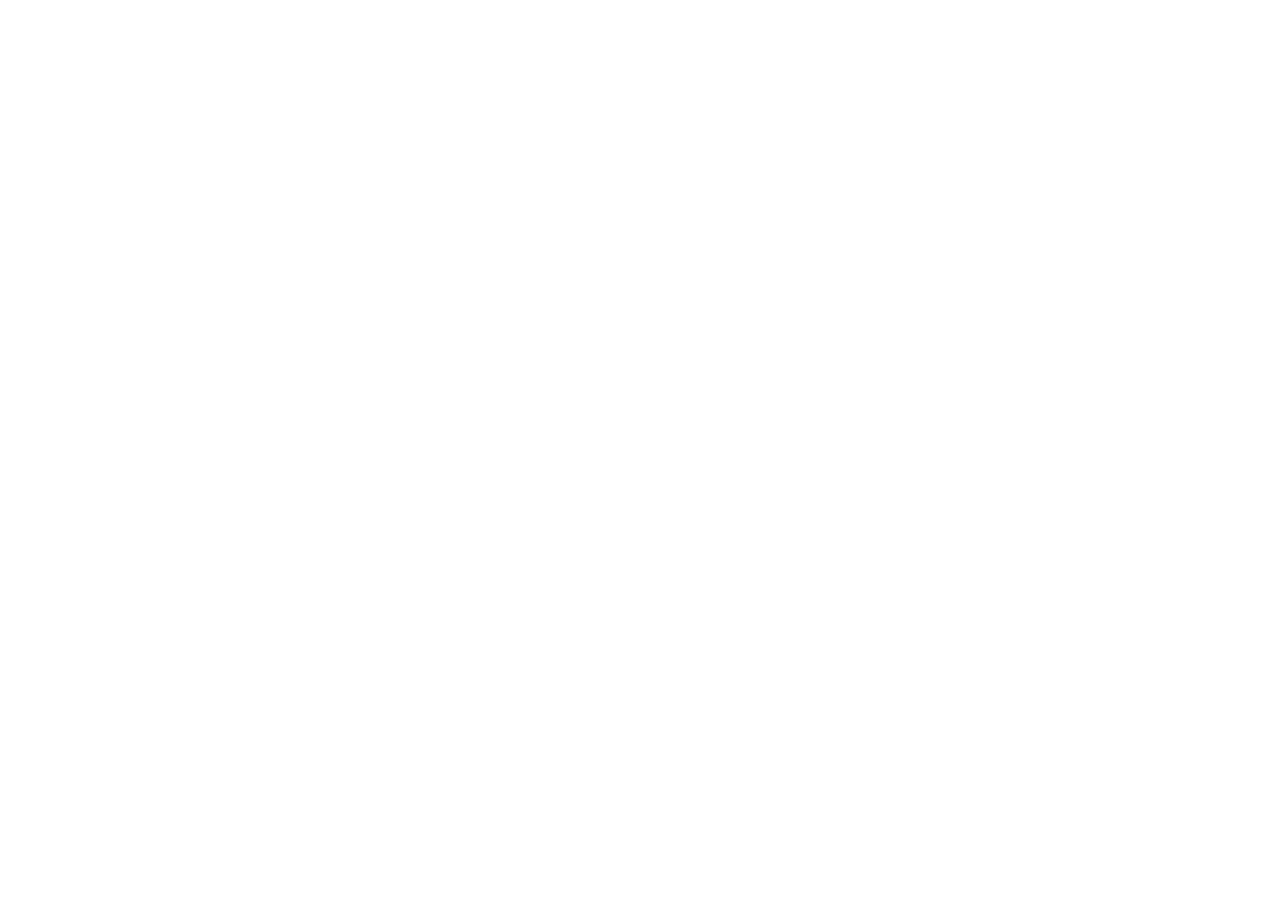
==== pages/home/index.html @ 40ed340c "Initial commit" ====
<!DOCTYPE html>
<html lang="pt-br">
  <head>
    <meta charset="UTF-8" />
    <meta http-equiv="X-UA-Compatible" content="IE=edge" />
    <meta name="viewport" content="width=device-width, initial-scale=1.0" />
    <link rel="stylesheet" href="/styles/globalStyles.css" />
    <link rel="stylesheet" href="index.css" />
    <title>Git Search</title>
  </head>
  <body>
    <main></main>
    <script src="index.js"></script>
  </body>
</html>
---- styles/globalStyles.css ----
* {
  margin: 0;
  padding: 0;
  box-sizing: border-box;
}

:root{
    --color-brand-1: #C2255C;
    --color-brand-2: #D6336C;
    --color-grey-1:  #191C1F;
    --color-grey-2:  #212529;
    --color-grey-3:  #33363A;
    --color-grey-4:  #373B3E;
    --color-grey-6:  #A6A8A9;
    --color-grey-7:  #FFFFFF;
    --color-alert:   #C22554;
}
---- pages/home/index.css ----
/* Desenvolva sua estilização aqui...*/
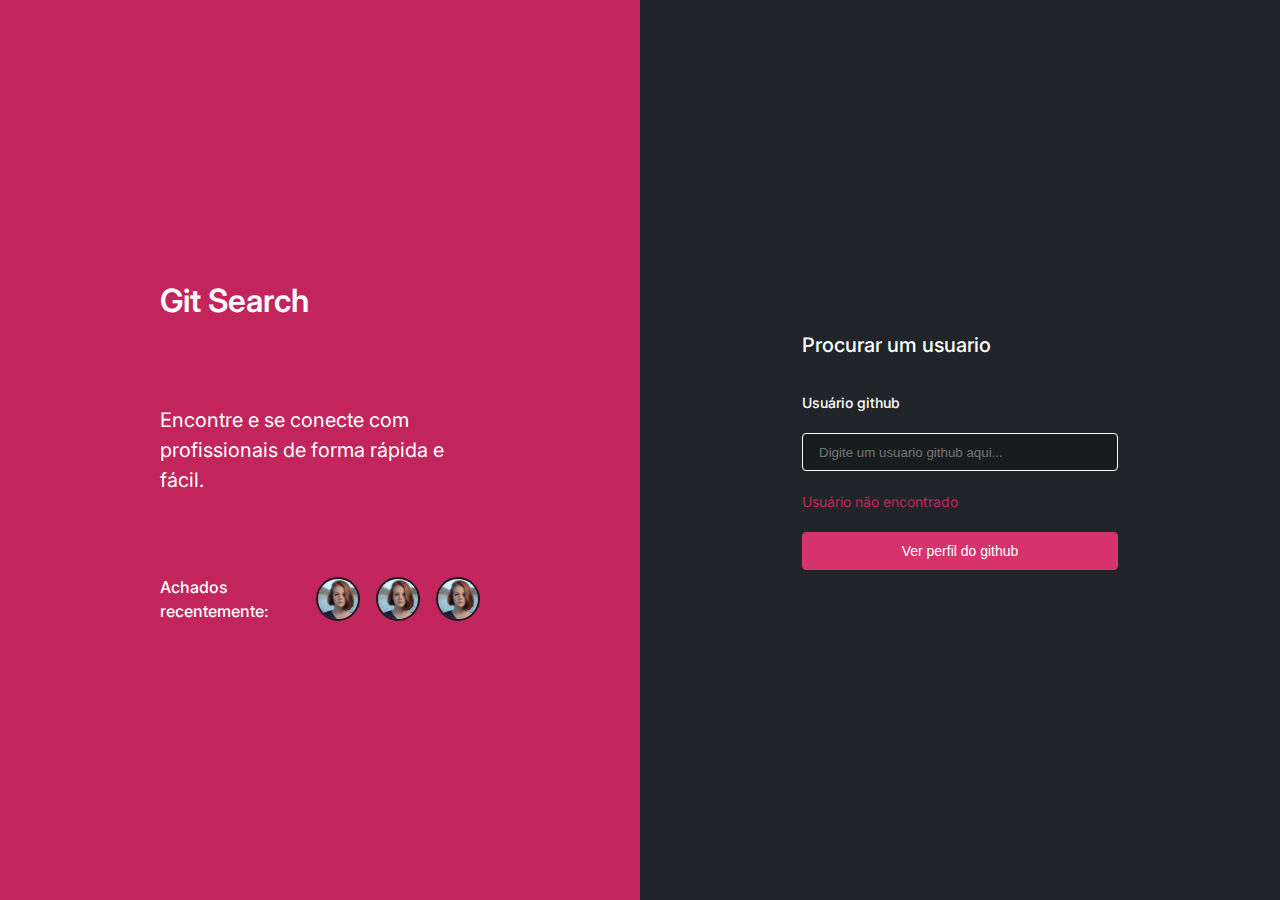
==== commit 4b7bfdc1: "html and css includes" ====
--- a/pages/home/index.html
+++ b/pages/home/index.html
@@ -4,12 +4,46 @@
     <meta charset="UTF-8" />
     <meta http-equiv="X-UA-Compatible" content="IE=edge" />
     <meta name="viewport" content="width=device-width, initial-scale=1.0" />
-    <link rel="stylesheet" href="/styles/globalStyles.css" />
-    <link rel="stylesheet" href="index.css" />
+    <link rel="stylesheet" href="../../styles/globalStyles.css" />
+    <link rel="stylesheet" href="./index.css" />
+    <link rel="stylesheet" href="../../styles/img.css" />
     <title>Git Search</title>
   </head>
   <body>
-    <main></main>
-    <script src="index.js"></script>
+    <main>
+      <article class="main-desc">
+        <h1 class="title">Git Search</h1>
+        <h3 class="text-desc">Encontre e se conecte com profissionais
+          de forma rápida e fácil.
+        </h3>
+        <div class="remenber-container">
+          <p class="text-remenber">Achados recentemente:</p>
+          <ul class="records-profiles" id="profiles">
+            <li class="profile-record">
+              <a href=""><img class="img-profile" src="../../src/img/profile.png" alt=""></a>
+            </li>
+            <li class="profile-record">
+              <a href=""><img class="img-profile" src="../../src/img/profile.png" alt=""></a>
+            </li>
+            <li class="profile-record">
+              <a href=""><img class="img-profile" src="../../src/img/profile.png" alt=""></a>
+            </li>
+          </ul>
+        </div>
+      </article>
+      <article class="searh-container">
+        <div class="mini-container">
+          <h3 class="title2">Procurar um usuario</h3>
+          <form class="form-profile" action="">
+          <label class="text-form" for="username">Usuário github</label>
+          <input class="input-profile" type="text" placeholder="Digite um usuario github aqui...">
+          <p class="alert-not-found">Usuário não encontrado</p>
+          <button class="button-form" type="submit">Ver perfil do github</button>
+        </form>
+        </div>
+      </article>
+
+    </main>
+    <script src="./index.js"></script>
   </body>
 </html>
--- a/styles/globalStyles.css
+++ b/styles/globalStyles.css
@@ -1,7 +1,10 @@
+@import url('https://fonts.googleapis.com/css2?family=Inter:wght@100;200;300;400;500;600;700;800;900&display=swap');
+
 * {
   margin: 0;
   padding: 0;
   box-sizing: border-box;
+  list-style: none;
 }
 
 :root{
@@ -14,4 +17,22 @@
     --color-grey-6:  #A6A8A9;
     --color-grey-7:  #FFFFFF;
     --color-alert:   #C22554;
+
+    --font-size-1: 2rem;
+    --font-size-2: 1.5rem;
+    --font-size-3: 1.25rem;
+    --font-size-4: 1rem;
+    --font-size-5: 0.875rem;
+
+    --font-w-1: 700;
+    --font-w-2: 600;
+    --font-w-3: 500;
+    --font-w-4: 400;
+
 }
+
+body{
+  font-family: 'Inter', sans-serif;
+  color: var(--color-grey-7);
+ 
+}--- a/pages/home/index.css
+++ b/pages/home/index.css
@@ -1 +1,124 @@
-/* Desenvolva sua estilização aqui...*/+main{
+ width: 100vw;
+ height: 100vh;
+ display: flex;
+ flex-direction: row;
+}
+
+.main-desc{
+    width: 50%;
+    background-color: var(--color-brand-1);
+    display: flex;
+    flex-direction: column;
+    justify-content: center;
+    gap: 5rem;
+    margin: 0 auto;
+    padding-left: 10rem;
+    padding-right: 10rem;
+}
+
+.title{
+    font-size: var(--font-size-1);
+    font-weight: var(--font-w-2);
+    line-height: 3rem;
+}
+.text-desc{
+    font-size: var(--font-size-3);
+    font-weight: var(--font-w-4);
+    line-height: 1.875rem;
+}
+.text-remenber{
+ font-size: var(--font-size-4);
+ font-weight: var(--font-w-3);
+ line-height: 1.5rem;
+}
+
+.remenber-container{
+    display: flex;
+    gap: 1.5rem;
+    align-items: center;
+}
+
+.records-profiles{
+    display: flex;
+    gap: 1rem;
+}
+
+.profile-record{
+    width: 2.750rem;
+    height: 2.750rem;
+    border: 2px solid var(--color-grey-1);
+    border-radius: 50%;
+    cursor: pointer;
+}
+
+.profile-record:hover{
+    width: 2.750rem;
+    height: 2.750rem;
+    border: 3px solid var(--color-grey-7);
+}
+
+.searh-container{
+    width: 50%;
+    background-color: var(--color-grey-2);
+    display: flex;
+    flex-direction: column;
+    justify-content: center;
+    align-items: center;
+}
+
+.mini-container{
+    width: 19.75rem;
+    height: 15rem;
+    display: flex;
+    flex-direction: column;
+    gap: 2rem;
+}
+
+.title2{
+  font-size: var(--font-size-3);  
+  font-weight: var(--font-w-3);
+  line-height: 1.875rem;
+}
+.text-form{
+    font-size: var(--font-size-5);
+    font-weight: var(--font-w-3);
+    line-height: 1.313rem;
+}
+.alert-not-found{
+    font-size: var(--font-size-5);
+    font-weight: var(--font-w-4);
+    line-height: 1.313rem;
+    color: var(--color-brand-1);
+}
+
+.form-profile{
+    display: flex;
+    height: 20rem;
+    flex-direction: column;
+    justify-content: space-between;
+}
+.input-profile{
+    width: 100%;
+    height: 2.375rem;
+    padding-left: 1rem;
+    background-color: var(--color-grey-1);
+    border: 1px solid var(--color-grey-7);
+    border-radius: 0.250rem;
+}
+
+.button-form{
+    width: 100%;
+    height: 2.375rem;
+    background-color: var(--color-brand-2);
+    border: 1px solid var(--color-brand-2);
+    border-radius: 0.250rem;
+    cursor: pointer;
+    color: var(--color-grey-7);
+    font-size: var(--font-size-5);
+    font-weight: var(--font-w-3);
+}
+
+.button-form:disabled{
+    background-color: #d6336c7a;
+}--- a/styles/img.css
+++ b/styles/img.css
@@ -0,0 +1,12 @@
+.img-profile{
+    width:100%;
+    height:100%;
+    border-radius: 50%;
+}
+
+.profile-img{
+    width: 5rem;
+    height: 5rem;
+    border: 0.125rem solid var(--color-brand-2);
+    border-radius: 50%;
+}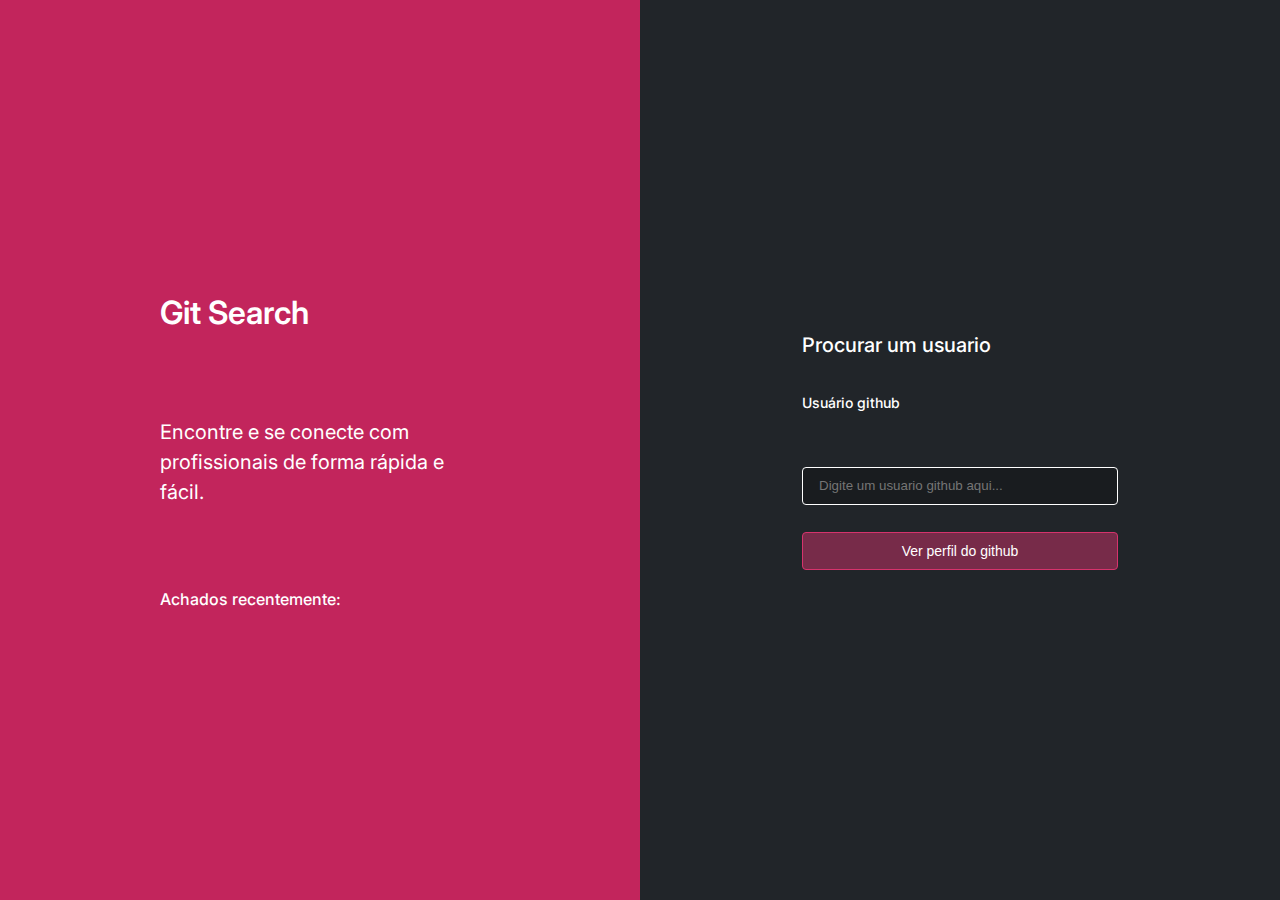
==== commit c374872a: "config js" ====
--- a/pages/home/index.html
+++ b/pages/home/index.html
@@ -7,6 +7,9 @@
     <link rel="stylesheet" href="../../styles/globalStyles.css" />
     <link rel="stylesheet" href="./index.css" />
     <link rel="stylesheet" href="../../styles/img.css" />
+    <link rel="stylesheet" href="../../styles/buttons.css" />
+    <link rel="stylesheet" href="../../styles/form.css" />
+    <link rel="stylesheet" href="../../styles/texts.css" />
     <title>Git Search</title>
   </head>
   <body>
@@ -18,32 +21,25 @@
         </h3>
         <div class="remenber-container">
           <p class="text-remenber">Achados recentemente:</p>
-          <ul class="records-profiles" id="profiles">
-            <li class="profile-record">
-              <a href=""><img class="img-profile" src="../../src/img/profile.png" alt=""></a>
-            </li>
-            <li class="profile-record">
-              <a href=""><img class="img-profile" src="../../src/img/profile.png" alt=""></a>
-            </li>
-            <li class="profile-record">
-              <a href=""><img class="img-profile" src="../../src/img/profile.png" alt=""></a>
-            </li>
+          <ul class="records-profiles" id="profilesList">
           </ul>
         </div>
       </article>
       <article class="searh-container">
         <div class="mini-container">
           <h3 class="title2">Procurar um usuario</h3>
-          <form class="form-profile" action="">
+          <form class="form-profile" id="form" action="">
           <label class="text-form" for="username">Usuário github</label>
-          <input class="input-profile" type="text" placeholder="Digite um usuario github aqui...">
-          <p class="alert-not-found">Usuário não encontrado</p>
-          <button class="button-form" type="submit">Ver perfil do github</button>
+          <div id='alert'></div>
+          <input class="input-profile" type="text" id="profilename" placeholder="Digite um usuario github aqui...">
+          
+          <button class="button-form" id="btn" type="submit">Ver perfil do github</button>
         </form>
         </div>
       </article>
 
     </main>
-    <script src="./index.js"></script>
+    <script src="../../scpt/profiles.js"></script>
+    <script src="../home/index.js"></script>
   </body>
 </html>
--- a/pages/home/index.css
+++ b/pages/home/index.css
@@ -17,22 +17,6 @@
     padding-right: 10rem;
 }
 
-.title{
-    font-size: var(--font-size-1);
-    font-weight: var(--font-w-2);
-    line-height: 3rem;
-}
-.text-desc{
-    font-size: var(--font-size-3);
-    font-weight: var(--font-w-4);
-    line-height: 1.875rem;
-}
-.text-remenber{
- font-size: var(--font-size-4);
- font-weight: var(--font-w-3);
- line-height: 1.5rem;
-}
-
 .remenber-container{
     display: flex;
     gap: 1.5rem;
@@ -41,7 +25,7 @@
 
 .records-profiles{
     display: flex;
-    gap: 1rem;
+    gap: 3rem;
 }
 
 .profile-record{
@@ -50,12 +34,16 @@
     border: 2px solid var(--color-grey-1);
     border-radius: 50%;
     cursor: pointer;
+    color: var(--color-brand-1);
+    font-weight: 600;
 }
 
 .profile-record:hover{
     width: 2.750rem;
     height: 2.750rem;
     border: 3px solid var(--color-grey-7);
+    color: var(--color-grey-1);
+    font-weight: 600;
 }
 
 .searh-container{
@@ -75,50 +63,3 @@
     gap: 2rem;
 }
 
-.title2{
-  font-size: var(--font-size-3);  
-  font-weight: var(--font-w-3);
-  line-height: 1.875rem;
-}
-.text-form{
-    font-size: var(--font-size-5);
-    font-weight: var(--font-w-3);
-    line-height: 1.313rem;
-}
-.alert-not-found{
-    font-size: var(--font-size-5);
-    font-weight: var(--font-w-4);
-    line-height: 1.313rem;
-    color: var(--color-brand-1);
-}
-
-.form-profile{
-    display: flex;
-    height: 20rem;
-    flex-direction: column;
-    justify-content: space-between;
-}
-.input-profile{
-    width: 100%;
-    height: 2.375rem;
-    padding-left: 1rem;
-    background-color: var(--color-grey-1);
-    border: 1px solid var(--color-grey-7);
-    border-radius: 0.250rem;
-}
-
-.button-form{
-    width: 100%;
-    height: 2.375rem;
-    background-color: var(--color-brand-2);
-    border: 1px solid var(--color-brand-2);
-    border-radius: 0.250rem;
-    cursor: pointer;
-    color: var(--color-grey-7);
-    font-size: var(--font-size-5);
-    font-weight: var(--font-w-3);
-}
-
-.button-form:disabled{
-    background-color: #d6336c7a;
-}--- a/styles/buttons.css
+++ b/styles/buttons.css
@@ -0,0 +1,64 @@
+.button-repo{
+    width: 5.813rem;
+    height:1.75rem;
+    border: 0.063rem solid var(--color-grey-7);
+    border-radius: 0.250rem;
+    display: flex;
+    justify-content: center;
+    align-items: center;
+    font-size: var(--font-size-5);
+    font-weight: var(--font-w-3);
+    color: var(--color-grey-7);
+    text-decoration: none;
+    cursor: pointer;
+}
+.button-link{
+    width: 3.813rem;
+    height:1.75rem;
+    border: 0.063rem solid var(--color-grey-7);
+    border-radius: 0.250rem;
+    display: flex;
+    justify-content: center;
+    align-items: center;
+    font-size: var(--font-size-5);
+    font-weight: var(--font-w-3);
+    color: var(--color-grey-7);
+    text-decoration: none;
+    cursor: pointer;
+}
+.email-profile{
+    display: flex;
+    align-items: center;
+    justify-content: center;
+    width: 5.25rem;
+    height: 2.375rem;
+    text-align: center;
+    background-color: var(--color-brand-1);
+    color: var(--color-grey-7);
+    text-decoration: none;
+    font-size: var(--font-size-5);
+    font-weight: var(--font-w-2);
+    border-radius: 0.5rem;
+    cursor: pointer;
+}
+.email-profile:hover{
+    font-size: var(--font-size-4);
+}
+.change-profile{
+    display: flex;
+    align-items: center;
+    justify-content: center;
+    width: 12.25rem;
+    height: 2.375rem;
+    text-align: center;
+    background-color: var(--color-grey-1);
+    color: var(--color-grey-7);
+    text-decoration: none;
+    font-size: var(--font-size-5);
+    font-weight: var(--font-w-2);
+    border-radius: 0.5rem;
+    cursor: pointer;
+}
+.change-profile:hover{
+    font-size: var(--font-size-4);
+}
--- a/styles/form.css
+++ b/styles/form.css
@@ -0,0 +1,31 @@
+.form-profile{
+    display: flex;
+    height: 20rem;
+    flex-direction: column;
+    justify-content: space-between;
+}
+.input-profile{
+    width: 100%;
+    height: 2.375rem;
+    padding-left: 1rem;
+    background-color: var(--color-grey-1);
+    border: 1px solid var(--color-grey-7);
+    border-radius: 0.250rem;
+    color: var(--color-grey-7);
+}
+
+.button-form{
+    width: 100%;
+    height: 2.375rem;
+    background-color: var(--color-brand-2);
+    border: 1px solid var(--color-brand-2);
+    border-radius: 0.250rem;
+    cursor: pointer;
+    color: var(--color-grey-7);
+    font-size: var(--font-size-5);
+    font-weight: var(--font-w-3);
+}
+
+.button-form:disabled{
+    background-color: #d6336c7a;
+}--- a/styles/texts.css
+++ b/styles/texts.css
@@ -0,0 +1,61 @@
+.project-name{
+    font-size: var(--font-size-3);
+    font-weight: var(--font-w-3);
+    line-height: 1.750rem;
+    color: var(--color-grey-7);
+}
+
+.project-desc{
+    font-size: var(--font-size-4);
+    font-weight: var(--font-w-4);
+    line-height: 1.313rem;
+    color: var(--color-grey-6);
+}
+
+.profile-name{
+    font-size: var(--font-size-2);
+    font-weight: var(--font-w-1);
+    line-height: 1.816rem;
+}
+
+.profile-job{
+    font-size: var(--font-size-5);
+    font-weight: var(--font-w-4);
+    line-height: 1.250rem;
+    color: var(--color-grey-5);
+}
+
+.title2{
+    font-size: var(--font-size-3);  
+    font-weight: var(--font-w-3);
+    line-height: 1.875rem;
+}
+.text-form{
+    font-size: var(--font-size-5);
+    font-weight: var(--font-w-3);
+    line-height: 1.313rem;
+}
+
+
+.alert-not-found{
+    font-size: var(--font-size-5);
+    font-weight: var(--font-w-4);
+    line-height: 1.313rem;
+    color: var(--color-brand-1);
+}
+
+.title{
+    font-size: var(--font-size-1);
+    font-weight: var(--font-w-2);
+    line-height: 3rem;
+}
+.text-desc{
+    font-size: var(--font-size-3);
+    font-weight: var(--font-w-4);
+    line-height: 1.875rem;
+}
+.text-remenber{
+ font-size: var(--font-size-4);
+ font-weight: var(--font-w-3);
+ line-height: 1.5rem;
+}
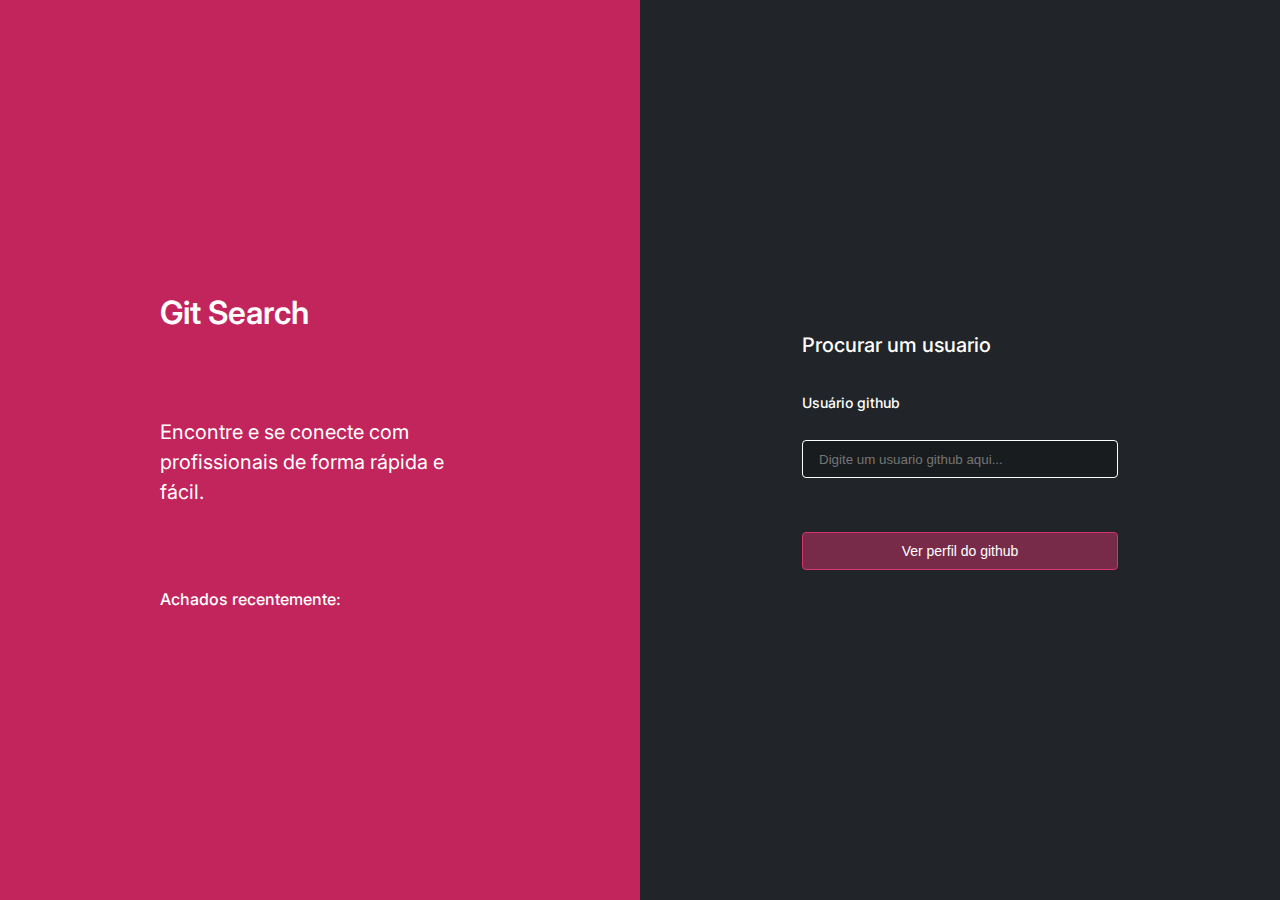
==== commit a1e561f8: "update js user not found" ====
--- a/pages/home/index.html
+++ b/pages/home/index.html
@@ -30,9 +30,8 @@
           <h3 class="title2">Procurar um usuario</h3>
           <form class="form-profile" id="form" action="">
           <label class="text-form" for="username">Usuário github</label>
+          <input class="input-profile" type="text" id="profilename" placeholder="Digite um usuario github aqui...">
           <div id='alert'></div>
-          <input class="input-profile" type="text" id="profilename" placeholder="Digite um usuario github aqui...">
-          
           <button class="button-form" id="btn" type="submit">Ver perfil do github</button>
         </form>
         </div>
